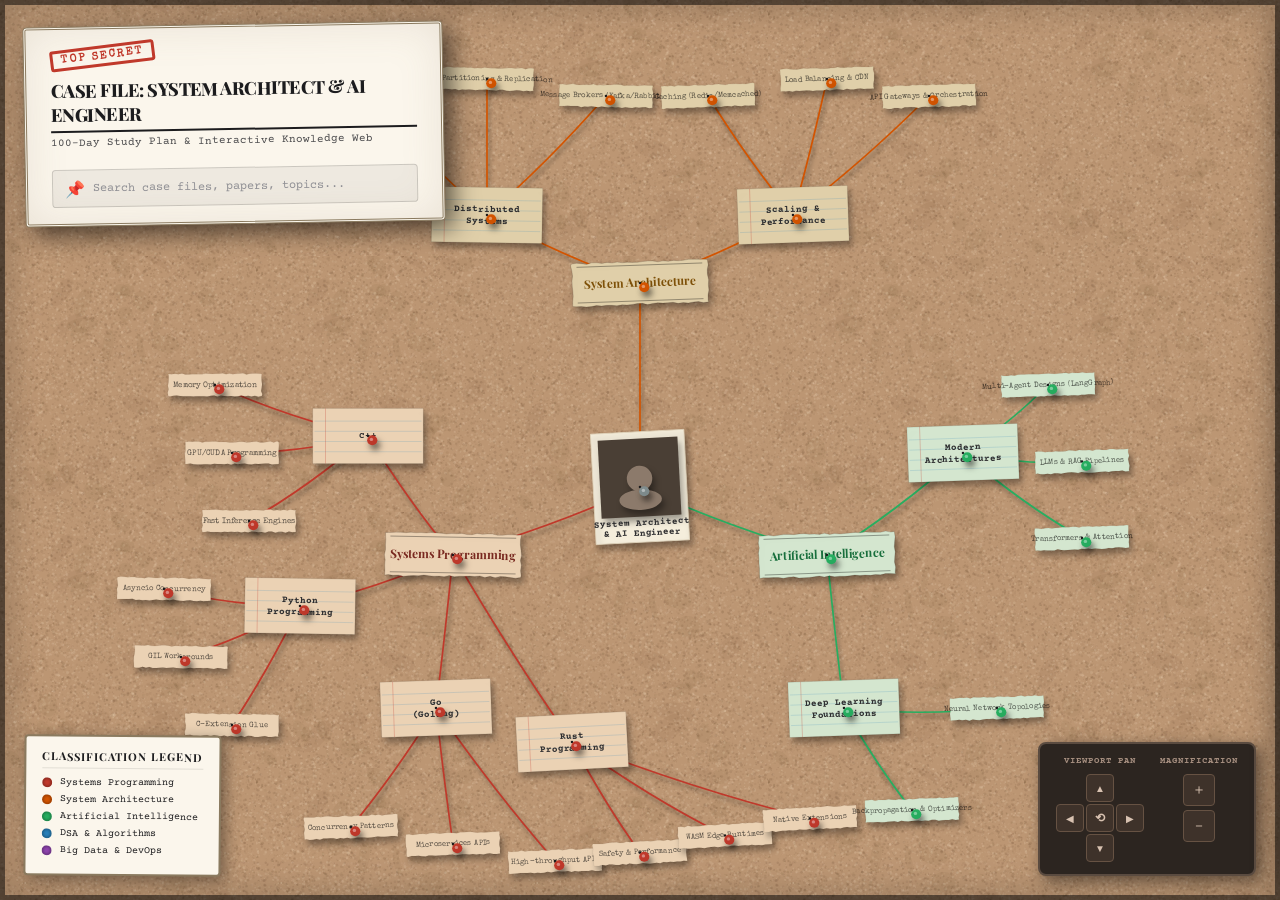
==== web/index.html @ a1d0cbf6 "Implement interactive detective-board curriculum website under web/" ====
<!DOCTYPE html>
<html lang="en">
<head>
    <meta charset="UTF-8">
    <meta name="viewport" content="width=device-width, initial-scale=1.0">
    <title>Architect of Intelligence - Investigation Board</title>
    <!-- Google Fonts for Retro/Newspaper Aesthetics -->
    <link href="https://fonts.googleapis.com/css2?family=Playfair+Display:ital,wght@0,600;0,800;1,400&family=Special+Elite&family=Courier+Prime:wght@400;700&family=Outfit:wght@300;400;600&display=swap" rel="stylesheet">
    <link rel="stylesheet" href="css/style.css">
</head>
<body>
    <!-- Main Full-Screen Canvas for Detective Corkboard & String Web -->
    <canvas id="graphCanvas"></canvas>

    <!-- Top Navigation Header (Typewriter Note style) -->
    <header class="retro-header">
        <div class="header-stamp">TOP SECRET</div>
        <div class="header-title">
            <h1>CASE FILE: SYSTEM ARCHITECT & AI ENGINEER</h1>
            <p>100-Day Study Plan & Interactive Knowledge Web</p>
        </div>
        <div class="search-box">
            <span class="pin-icon">📌</span>
            <input type="text" id="nodeSearch" placeholder="Search case files, papers, topics...">
        </div>
    </header>

    <!-- Bottom-Right Brass Control Knobs -->
    <div class="retro-controls">
        <div class="knob-group">
            <div class="control-label">VIEWPORT PAN</div>
            <div class="pan-pad">
                <button class="control-btn" id="panUp" title="Pan Up">▲</button>
                <div class="pan-row">
                    <button class="control-btn" id="panLeft" title="Pan Left">◀</button>
                    <button class="control-btn reset" id="resetView" title="Center View">⟲</button>
                    <button class="control-btn" id="panRight" title="Pan Right">▶</button>
                </div>
                <button class="control-btn" id="panDown" title="Pan Down">▼</button>
            </div>
        </div>
        <div class="knob-group">
            <div class="control-label">MAGNIFICATION</div>
            <div class="zoom-pad">
                <button class="control-btn zoom" id="zoomIn" title="Zoom In">＋</button>
                <button class="control-btn zoom" id="zoomOut" title="Zoom Out">－</button>
            </div>
        </div>
    </div>

    <!-- Retro Legend -->
    <div class="retro-legend">
        <div class="legend-title">CLASSIFICATION LEGEND</div>
        <div class="legend-item"><span class="legend-color programming"></span>Systems Programming</div>
        <div class="legend-item"><span class="legend-color architecture"></span>System Architecture</div>
        <div class="legend-item"><span class="legend-color ai"></span>Artificial Intelligence</div>
        <div class="legend-item"><span class="legend-color dsa"></span>DSA & Algorithms</div>
        <div class="legend-item"><span class="legend-color devops"></span>Big Data & DevOps</div>
    </div>

    <!-- Floating Old Newspaper Article Details Modal Drawer (Opens from bottom/right) -->
    <div class="newspaper-card" id="detailsCard">
        <button class="close-btn" id="closeDetails" title="Close File">&times;</button>
        <div class="newspaper-inner">
            <!-- Vintage Paper Header -->
            <div class="newspaper-header">
                <div class="issue-info">
                    <span>VOL. XCVI No. 100</span>
                    <span id="newspaperDate">JUNE 2026</span>
                    <span>PRICE: FREE INQUIRY</span>
                </div>
                <h2 id="newspaperTitle">CLIPPING TITLE HERE</h2>
                <div class="newspaper-divider"></div>
            </div>

            <!-- Main Columns -->
            <div class="newspaper-body">
                <div class="newspaper-column main-col">
                    <div class="column-header">
                        <span class="badge" id="newspaperCategory">CATEGORY</span>
                        <span class="tag-meta" id="newspaperNodeId">Node ID: 0</span>
                    </div>
                    <div class="lead-paragraph" id="newspaperDesc">
                        Detailed analysis and study reports on this topic will be displayed here in historical typography layout.
                    </div>
                    
                    <div class="newspaper-subheading">FOUNDATIONAL READING & TARGETS</div>
                    <ul class="concept-list" id="newspaperConcepts">
                        <li>Concept study milestone checklist.</li>
                        <li>Research methodologies associated with this node.</li>
                    </ul>
                </div>

                <div class="newspaper-column side-col">
                    <div class="newspaper-subheading">CASE EVIDENCE: PAPERS & ARTIFACTS</div>
                    <div class="papers-list" id="newspaperPapers">
                        <!-- Dynamic list of paper links -->
                        <p class="no-papers">No downloaded PDF papers associated with this section.</p>
                    </div>

                    <div class="card-actions">
                        <a href="#" class="btn btn-primary" id="viewStudyPlan" target="_blank">📖 Open 100-Day Study Plan</a>
                        <a href="#" class="btn btn-secondary" id="gitLink" target="_blank">🌐 View Source Code</a>
                    </div>
                </div>
            </div>
        </div>
    </div>

    <!-- Scripts -->
    <script src="js/app.js"></script>
    <script src="js/space-graph.js"></script>
</body>
</html>
---- web/css/style.css ----
/* Vintage Color Palette & Design Tokens */
:root {
    --cork-bg: #1e1510;
    --paper-light: #fbf6ec; /* Age-stained yellowed paper */
    --paper-dark: #f5eedc;
    --ink-dark: #1c1c1e;   /* Authentic printers ink */
    --ink-faded: #48484a;
    --border-paper: rgba(0, 0, 0, 0.15);
    
    /* Classification colors (Red-pinned strings, brass, copper, etc.) */
    --color-programming: #c0392b;   /* Deep crimson */
    --color-architecture: #d35400;  /* Burnt orange */
    --color-ai: #27ae60;           /* Forest green */
    --color-dsa: #2980b9;          /* Deep Prussian blue */
    --color-devops: #8e44ad;       /* Dark Royal purple */
    --string-color: #e74c3c;       /* Red yarn string */
}

/* Reset and Layout */
* {
    box-sizing: border-box;
    margin: 0;
    padding: 0;
}

body {
    background-color: var(--cork-bg);
    color: var(--ink-dark);
    font-family: 'Outfit', sans-serif;
    overflow: hidden;
    width: 100vw;
    height: 100vh;
    user-select: none;
}

/* 2D Canvas underlay */
#graphCanvas {
    display: block;
    width: 100%;
    height: 100%;
    cursor: grab;
}

#graphCanvas:active {
    cursor: grabbing;
}

/* Retro Top Secret Header */
.retro-header {
    position: absolute;
    top: 24px;
    left: 24px;
    display: flex;
    flex-direction: column;
    gap: 8px;
    background: var(--paper-light);
    border: 3px double #8a7a5f;
    box-shadow: 8px 8px 24px rgba(0, 0, 0, 0.6), inset 0 0 40px rgba(138, 122, 95, 0.15);
    padding: 16px 24px;
    border-radius: 4px;
    z-index: 10;
    max-width: 420px;
    pointer-events: auto;
    transform: rotate(-1deg);
}

.header-stamp {
    align-self: flex-start;
    border: 3px solid #c0392b;
    color: #c0392b;
    font-family: 'Special Elite', monospace;
    font-size: 11px;
    font-weight: bold;
    padding: 2px 8px;
    border-radius: 3px;
    letter-spacing: 2px;
    transform: rotate(-6deg);
    margin-bottom: 4px;
}

.header-title h1 {
    font-family: 'Playfair Display', serif;
    font-weight: 800;
    font-size: 18px;
    color: var(--ink-dark);
    letter-spacing: -0.5px;
    border-bottom: 2px solid var(--ink-dark);
    padding-bottom: 4px;
    margin-bottom: 4px;
}

.header-title p {
    font-family: 'Courier Prime', monospace;
    font-size: 11px;
    color: var(--ink-faded);
}

/* Search Bar (Typewriter scrap style) */
.search-box {
    margin-top: 12px;
    display: flex;
    align-items: center;
    background: rgba(0, 0, 0, 0.05);
    border: 1px solid rgba(0, 0, 0, 0.15);
    padding: 8px 12px;
    border-radius: 4px;
}

.search-box input {
    background: none;
    border: none;
    outline: none;
    font-family: 'Courier Prime', monospace;
    font-size: 12px;
    color: var(--ink-dark);
    width: 100%;
    margin-left: 8px;
}

.search-box input::placeholder {
    color: #8e8e93;
}

/* Bottom Right Brass Controls Overlay */
.retro-controls {
    position: absolute;
    bottom: 24px;
    right: 24px;
    display: flex;
    gap: 16px;
    z-index: 10;
    background: #2c2520;
    border: 2px solid #5a4b40;
    border-radius: 8px;
    padding: 12px 16px;
    box-shadow: 5px 5px 15px rgba(0, 0, 0, 0.5);
}

.knob-group {
    display: flex;
    flex-direction: column;
    align-items: center;
    gap: 8px;
}

.control-label {
    font-family: 'Courier Prime', monospace;
    font-size: 9px;
    color: #a58e7f;
    font-weight: bold;
    letter-spacing: 1px;
}

/* Pan direction pad styling */
.pan-pad {
    display: flex;
    flex-direction: column;
    align-items: center;
    gap: 2px;
}

.pan-row {
    display: flex;
    gap: 2px;
}

.control-btn {
    background: #3e322a;
    border: 1px solid #665243;
    color: #d8c2b1;
    width: 28px;
    height: 28px;
    border-radius: 4px;
    cursor: pointer;
    font-size: 10px;
    display: flex;
    align-items: center;
    justify-content: center;
    transition: background 0.15s, color 0.15s;
}

.control-btn:hover {
    background: #504036;
    color: #fff;
}

.control-btn:active {
    background: #251d19;
}

.control-btn.reset {
    font-size: 12px;
    font-weight: bold;
}

/* Zoom controls styling */
.zoom-pad {
    display: flex;
    flex-direction: column;
    gap: 4px;
}

.control-btn.zoom {
    width: 32px;
    height: 32px;
    font-size: 14px;
}

/* Classification Legend Overlay */
.retro-legend {
    position: absolute;
    bottom: 24px;
    left: 24px;
    background: var(--paper-light);
    border: 2px solid #8a7a5f;
    padding: 12px 16px;
    border-radius: 4px;
    z-index: 10;
    box-shadow: 4px 4px 15px rgba(0, 0, 0, 0.4);
    transform: rotate(0.5deg);
    max-width: 220px;
}

.legend-title {
    font-family: 'Playfair Display', serif;
    font-size: 11px;
    font-weight: bold;
    letter-spacing: 1px;
    margin-bottom: 8px;
    border-bottom: 1px solid rgba(0,0,0,0.1);
    padding-bottom: 4px;
}

.legend-item {
    display: flex;
    align-items: center;
    gap: 8px;
    font-family: 'Courier Prime', monospace;
    font-size: 10px;
    margin-bottom: 6px;
    color: var(--ink-dark);
}

.legend-color {
    width: 10px;
    height: 10px;
    border-radius: 50%;
    border: 1px solid rgba(0, 0, 0, 0.2);
    box-shadow: inset 0 0 3px rgba(0,0,0,0.4);
}

.legend-color.programming { background-color: var(--color-programming); }
.legend-color.architecture { background-color: var(--color-architecture); }
.legend-color.ai { background-color: var(--color-ai); }
.legend-color.dsa { background-color: var(--color-dsa); }
.legend-color.devops { background-color: var(--color-devops); }

/* Old Newspaper Modal Drawer (Slides from Right) */
.newspaper-card {
    position: absolute;
    top: 24px;
    right: 24px;
    bottom: 24px;
    width: 600px;
    background-color: var(--paper-light);
    background-image: radial-gradient(circle, rgba(255, 255, 255, 0.4) 0%, rgba(220, 200, 170, 0.1) 100%);
    border: 8px solid #fbf6ec; /* Double paper framing */
    outline: 2px solid #d4cbb8;
    box-shadow: -15px 0 35px rgba(0, 0, 0, 0.6);
    border-radius: 2px;
    z-index: 100;
    overflow-y: auto;
    transform: translateX(650px);
    transition: transform 0.45s cubic-bezier(0.16, 1, 0.3, 1);
    pointer-events: auto;
}

.newspaper-card.active {
    transform: translateX(0);
}

/* Inner Container for Printing columns */
.newspaper-inner {
    padding: 28px;
    display: flex;
    flex-direction: column;
    height: 100%;
}

.close-btn {
    position: absolute;
    top: 12px;
    right: 16px;
    background: none;
    border: none;
    font-size: 28px;
    font-weight: 300;
    color: var(--ink-dark);
    cursor: pointer;
    transition: transform 0.2s;
    z-index: 10;
}

.close-btn:hover {
    transform: scale(1.15) rotate(90deg);
}

/* Vintage Newspaper Header Columns */
.newspaper-header {
    margin-bottom: 20px;
}

.issue-info {
    display: flex;
    justify-content: space-between;
    font-family: 'Courier Prime', monospace;
    font-size: 9px;
    color: var(--ink-faded);
    border-bottom: 1px solid var(--ink-dark);
    padding-bottom: 4px;
    margin-bottom: 8px;
    font-weight: bold;
}

.newspaper-header h2 {
    font-family: 'Playfair Display', serif;
    font-size: 32px;
    font-weight: 800;
    text-transform: uppercase;
    text-align: center;
    line-height: 1.1;
    color: var(--ink-dark);
    margin: 8px 0;
    letter-spacing: -1px;
}

.newspaper-divider {
    height: 5px;
    border-top: 3px solid var(--ink-dark);
    border-bottom: 1px solid var(--ink-dark);
    margin-top: 4px;
}

/* Newspaper Grid Columns */
.newspaper-body {
    display: flex;
    gap: 24px;
    flex: 1;
    overflow: visible;
}

.newspaper-column {
    display: flex;
    flex-direction: column;
}

.newspaper-column.main-col {
    flex: 1.3;
    border-right: 1px dashed rgba(0, 0, 0, 0.25);
    padding-right: 20px;
}

.newspaper-column.side-col {
    flex: 1;
}

.column-header {
    display: flex;
    justify-content: space-between;
    align-items: center;
    margin-bottom: 14px;
}

.newspaper-column .badge {
    display: inline-block;
    padding: 3px 10px;
    border-radius: 2px;
    font-family: 'Courier Prime', monospace;
    font-size: 9px;
    font-weight: bold;
    text-transform: uppercase;
    border: 1px solid var(--ink-dark);
}

.tag-meta {
    font-family: 'Courier Prime', monospace;
    font-size: 9px;
    color: var(--ink-faded);
}

.lead-paragraph {
    font-family: 'Special Elite', monospace;
    font-size: 13px;
    line-height: 1.6;
    color: var(--ink-dark);
    margin-bottom: 20px;
    text-align: justify;
    text-indent: 20px;
}

/* Newspaper Subheadings */
.newspaper-subheading {
    font-family: 'Playfair Display', serif;
    font-size: 13px;
    font-weight: bold;
    text-transform: uppercase;
    border-bottom: 2px solid var(--ink-dark);
    padding-bottom: 4px;
    margin-top: 12px;
    margin-bottom: 12px;
    letter-spacing: 0.5px;
}

/* Bullet list style like column notes */
.concept-list {
    list-style-type: none;
    padding-left: 0;
}

.concept-list li {
    font-family: 'Courier Prime', monospace;
    font-size: 12px;
    line-height: 1.5;
    color: var(--ink-dark);
    margin-bottom: 8px;
    position: relative;
    padding-left: 14px;
}

.concept-list li::before {
    content: "➢";
    position: absolute;
    left: 0;
    color: var(--ink-faded);
}

/* Papers Evidence Lists */
.papers-list {
    display: flex;
    flex-direction: column;
    gap: 8px;
}

.paper-item {
    background: rgba(0, 0, 0, 0.03);
    border: 1px solid rgba(0, 0, 0, 0.1);
    border-radius: 4px;
    padding: 10px 12px;
    transition: background-color 0.2s, border-color 0.2s;
    text-decoration: none;
    display: block;
}

.paper-item:hover {
    background: rgba(0, 0, 0, 0.06);
    border-color: var(--ink-dark);
}

.paper-title {
    font-family: 'Playfair Display', serif;
    font-size: 12px;
    font-weight: bold;
    color: var(--ink-dark);
    margin-bottom: 4px;
    line-height: 1.3;
}

.paper-author {
    font-family: 'Courier Prime', monospace;
    font-size: 9px;
    color: var(--ink-faded);
}

.no-papers {
    font-family: 'Courier Prime', monospace;
    font-size: 11px;
    color: var(--ink-faded);
    font-style: italic;
    padding: 10px;
    text-align: center;
    border: 1px dashed rgba(0, 0, 0, 0.15);
    background: rgba(0,0,0,0.01);
}

/* Bottom actions */
.card-actions {
    display: flex;
    flex-direction: column;
    gap: 8px;
    margin-top: auto;
    padding-top: 24px;
}

.btn {
    display: block;
    width: 100%;
    padding: 10px;
    border-radius: 4px;
    text-align: center;
    font-family: 'Courier Prime', monospace;
    font-size: 11px;
    font-weight: bold;
    text-decoration: none;
    cursor: pointer;
    transition: background-color 0.15s, color 0.15s, border-color 0.15s;
    border: 1px solid var(--ink-dark);
}

.btn-primary {
    background-color: var(--ink-dark);
    color: var(--paper-light);
}

.btn-primary:hover {
    background-color: var(--paper-light);
    color: var(--ink-dark);
}

.btn-secondary {
    background-color: transparent;
    color: var(--ink-dark);
}

.btn-secondary:hover {
    background-color: rgba(0,0,0,0.05);
}

/* Custom Scrollbar for vintage paper look */
.newspaper-card::-webkit-scrollbar {
    width: 8px;
}

.newspaper-card::-webkit-scrollbar-track {
    background: var(--paper-dark);
    border-left: 1px solid rgba(0, 0, 0, 0.08);
}

.newspaper-card::-webkit-scrollbar-thumb {
    background: #cbd0d6;
    background: rgba(0, 0, 0, 0.15);
    border-radius: 4px;
}

.newspaper-card::-webkit-scrollbar-thumb:hover {
    background: rgba(0, 0, 0, 0.3);
}

/* Responsive Scaling */
@media (max-width: 900px) {
    .newspaper-card {
        width: 100%;
        right: 0;
        top: auto;
        bottom: 0;
        height: 60vh;
        transform: translateY(650px);
        border-right: none;
        border-left: none;
    }
    
    .newspaper-card.active {
        transform: translateY(0);
    }
    
    .newspaper-body {
        flex-direction: column;
    }
    
    .newspaper-column.main-col {
        border-right: none;
        border-bottom: 1px dashed rgba(0,0,0,0.25);
        padding-right: 0;
        padding-bottom: 20px;
    }
    
    .retro-header {
        max-width: calc(100% - 48px);
        right: 24px;
    }
}
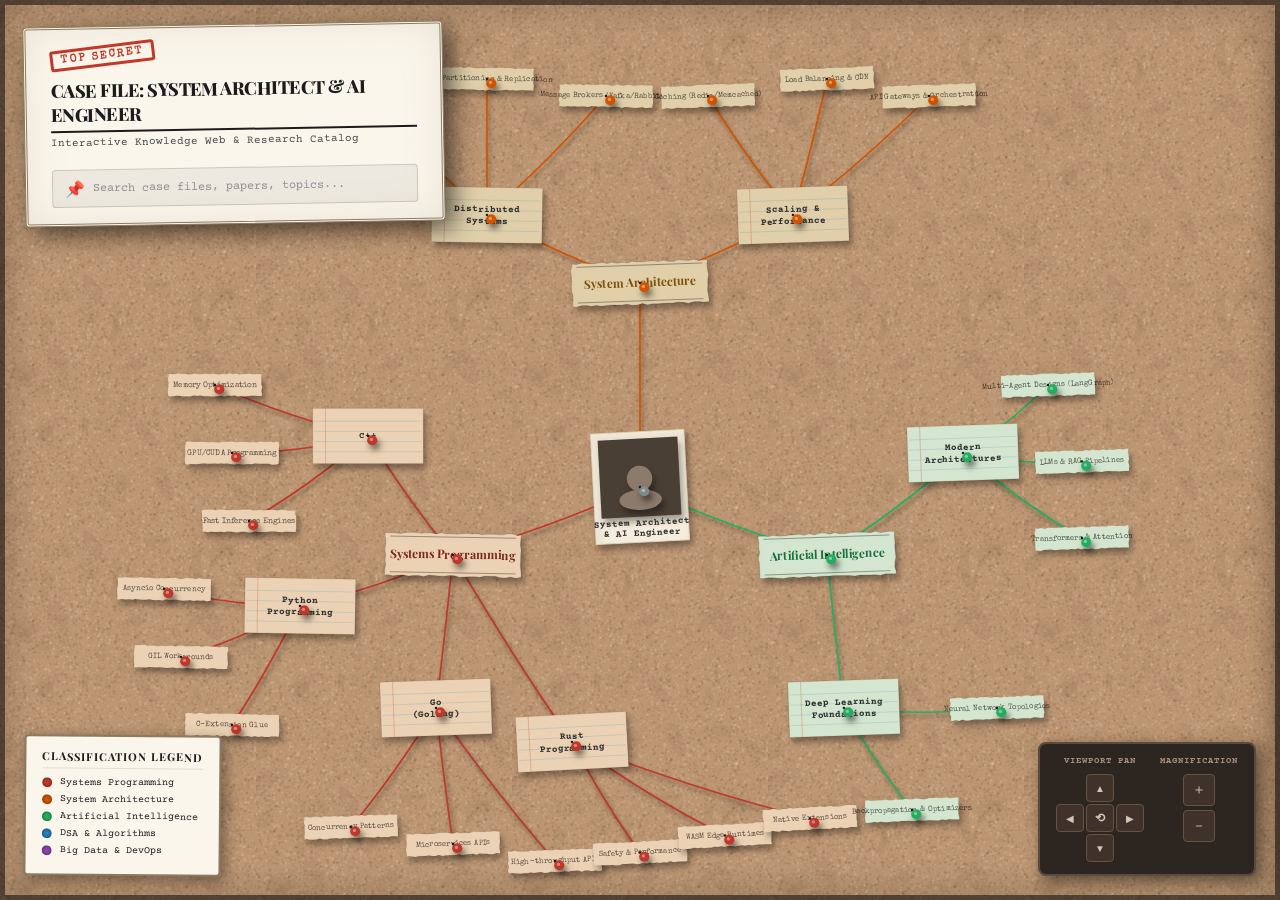
==== commit ca719a9d: "Remove 100-Day Study Plan references and upgrade clicked article details style to authentic vintage " ====
--- a/web/index.html
+++ b/web/index.html
@@ -17,7 +17,7 @@
         <div class="header-stamp">TOP SECRET</div>
         <div class="header-title">
             <h1>CASE FILE: SYSTEM ARCHITECT & AI ENGINEER</h1>
-            <p>100-Day Study Plan & Interactive Knowledge Web</p>
+            <p>Interactive Knowledge Web & Research Catalog</p>
         </div>
         <div class="search-box">
             <span class="pin-icon">📌</span>
@@ -99,8 +99,7 @@
                     </div>
 
                     <div class="card-actions">
-                        <a href="#" class="btn btn-primary" id="viewStudyPlan" target="_blank">📖 Open 100-Day Study Plan</a>
-                        <a href="#" class="btn btn-secondary" id="gitLink" target="_blank">🌐 View Source Code</a>
+                        <a href="#" class="btn btn-primary" id="gitLink" target="_blank">🌐 View Repository Code</a>
                     </div>
                 </div>
             </div>
--- a/web/css/style.css
+++ b/web/css/style.css
@@ -356,7 +356,7 @@
 
 .newspaper-column.main-col {
     flex: 1.3;
-    border-right: 1px dashed rgba(0, 0, 0, 0.25);
+    border-right: 1.5px solid var(--ink-dark);
     padding-right: 20px;
 }
 
@@ -389,13 +389,24 @@
 }
 
 .lead-paragraph {
-    font-family: 'Special Elite', monospace;
-    font-size: 13px;
+    font-family: 'Playfair Display', Georgia, serif;
+    font-size: 14px;
     line-height: 1.6;
     color: var(--ink-dark);
     margin-bottom: 20px;
     text-align: justify;
-    text-indent: 20px;
+    text-indent: 0;
+}
+
+.lead-paragraph::first-letter {
+    font-family: 'Playfair Display', Georgia, serif;
+    font-size: 44px;
+    font-weight: 800;
+    float: left;
+    margin-top: 4px;
+    margin-right: 8px;
+    line-height: 0.8;
+    color: var(--ink-dark);
 }
 
 /* Newspaper Subheadings */
@@ -418,20 +429,23 @@
 }
 
 .concept-list li {
-    font-family: 'Courier Prime', monospace;
-    font-size: 12px;
+    font-family: 'Playfair Display', Georgia, serif;
+    font-size: 13px;
     line-height: 1.5;
     color: var(--ink-dark);
     margin-bottom: 8px;
     position: relative;
-    padding-left: 14px;
+    padding-left: 16px;
+    text-align: justify;
 }
 
 .concept-list li::before {
-    content: "➢";
+    content: "■";
+    font-size: 8px;
     position: absolute;
     left: 0;
-    color: var(--ink-faded);
+    top: 5px;
+    color: var(--ink-dark);
 }
 
 /* Papers Evidence Lists */
